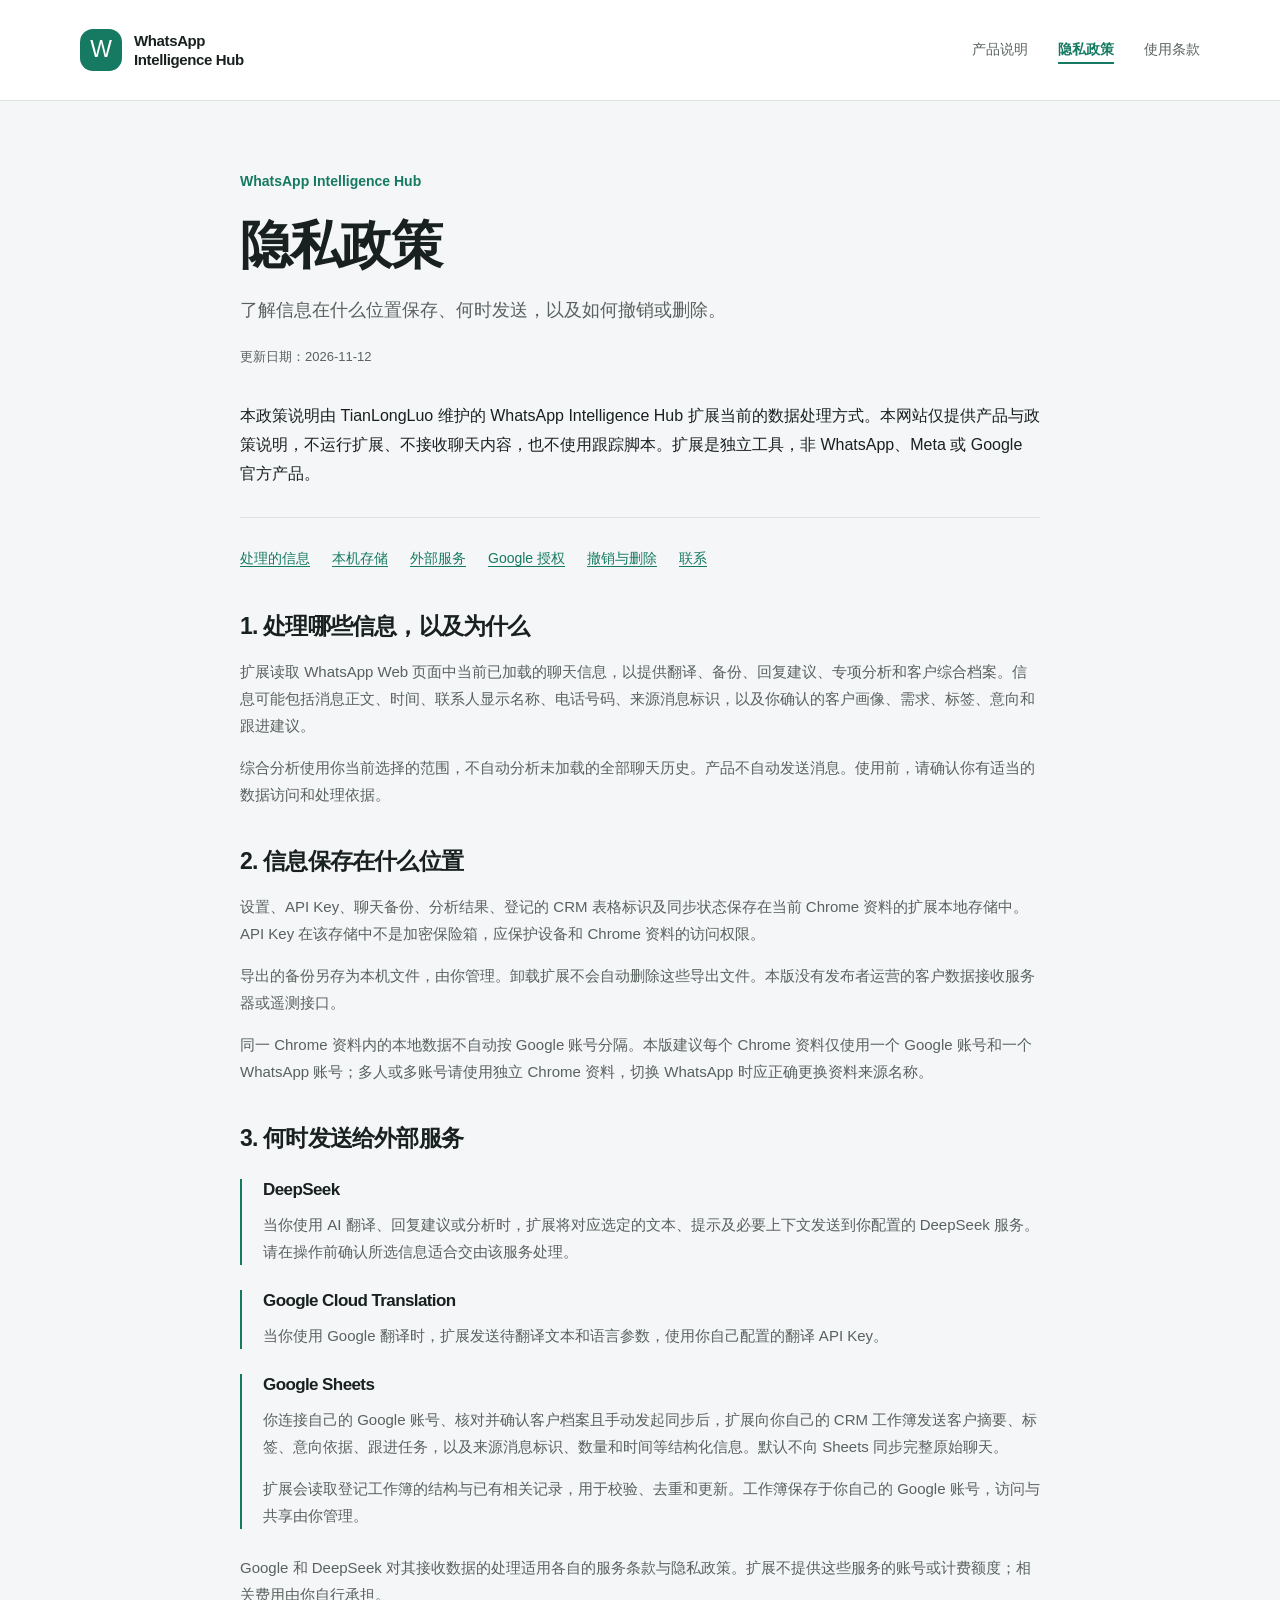
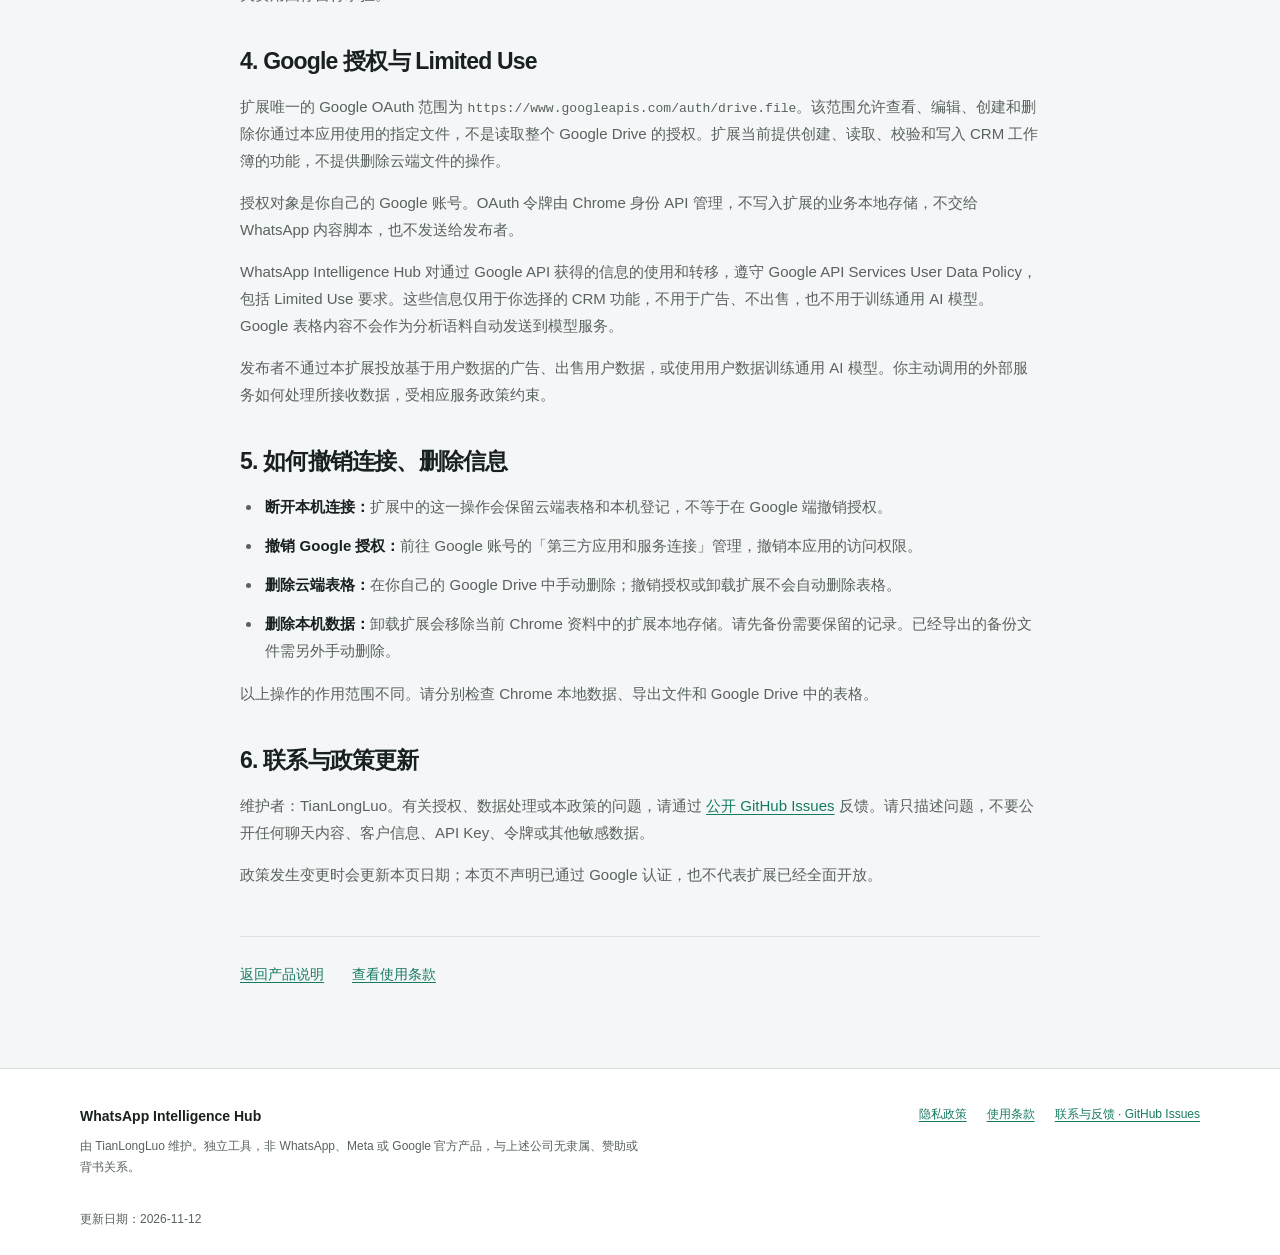
==== privacy.html @ 4558dfed "Publish static product information, privacy policy and usage terms only" ====
<!doctype html>
<html lang="zh-CN">
<head>
  <meta charset="utf-8">
  <meta name="viewport" content="width=device-width, initial-scale=1">
  <meta name="color-scheme" content="light dark">
  <meta http-equiv="Content-Security-Policy" content="default-src 'none'; style-src 'self'; base-uri 'none'; form-action 'none'">
  <title>隐私政策 · WhatsApp Intelligence Hub</title>
  <meta name="description" content="WhatsApp Intelligence Hub 的数据访问、本机存储、外部服务、Google drive.file 授权、Limited Use、撤销与删除说明。">
  <link rel="stylesheet" href="style.css">
</head>
<body>
  <a class="skip-link" href="#main">跳到主要内容</a>
  <header class="site-header">
    <div class="header-inner">
      <a class="brand" href="index.html" aria-label="WhatsApp Intelligence Hub 产品说明首页"><span class="brand-mark" aria-hidden="true">W</span><span>WhatsApp<br>Intelligence Hub</span></a>
      <nav aria-label="主导航"><a href="index.html">产品说明</a><a href="privacy.html" aria-current="page">隐私政策</a><a href="terms.html">使用条款</a></nav>
    </div>
  </header>
  <main id="main" tabindex="-1">
    <article class="policy page-width" aria-labelledby="policy-title">
      <header class="policy-header"><p class="intro-label">WhatsApp Intelligence Hub</p><h1 id="policy-title">隐私政策</h1><p class="policy-lead">了解信息在什么位置保存、何时发送，以及如何撤销或删除。</p><p class="updated">更新日期：<time datetime="2026-11-12">2026-11-12</time></p></header>
      <p class="policy-intro">本政策说明由 TianLongLuo 维护的 WhatsApp Intelligence Hub 扩展当前的数据处理方式。本网站仅提供产品与政策说明，不运行扩展、不接收聊天内容，也不使用跟踪脚本。扩展是独立工具，非 WhatsApp、Meta 或 Google 官方产品。</p>
      <nav class="policy-toc" aria-label="隐私政策目录"><a href="#data">处理的信息</a><a href="#local">本机存储</a><a href="#services">外部服务</a><a href="#google">Google 授权</a><a href="#delete">撤销与删除</a><a href="#contact">联系</a></nav>
      <section id="data"><h2>1. 处理哪些信息，以及为什么</h2><p>扩展读取 WhatsApp Web 页面中当前已加载的聊天信息，以提供翻译、备份、回复建议、专项分析和客户综合档案。信息可能包括消息正文、时间、联系人显示名称、电话号码、来源消息标识，以及你确认的客户画像、需求、标签、意向和跟进建议。</p><p>综合分析使用你当前选择的范围，不自动分析未加载的全部聊天历史。产品不自动发送消息。使用前，请确认你有适当的数据访问和处理依据。</p></section>
      <section id="local"><h2>2. 信息保存在什么位置</h2><p>设置、API Key、聊天备份、分析结果、登记的 CRM 表格标识及同步状态保存在当前 Chrome 资料的扩展本地存储中。API Key 在该存储中不是加密保险箱，应保护设备和 Chrome 资料的访问权限。</p><p>导出的备份另存为本机文件，由你管理。卸载扩展不会自动删除这些导出文件。本版没有发布者运营的客户数据接收服务器或遥测接口。</p><p>同一 Chrome 资料内的本地数据不自动按 Google 账号分隔。本版建议每个 Chrome 资料仅使用一个 Google 账号和一个 WhatsApp 账号；多人或多账号请使用独立 Chrome 资料，切换 WhatsApp 时应正确更换资料来源名称。</p></section>
      <section id="services"><h2>3. 何时发送给外部服务</h2>
        <div class="service-block"><h3>DeepSeek</h3><p>当你使用 AI 翻译、回复建议或分析时，扩展将对应选定的文本、提示及必要上下文发送到你配置的 DeepSeek 服务。请在操作前确认所选信息适合交由该服务处理。</p></div>
        <div class="service-block"><h3>Google Cloud Translation</h3><p>当你使用 Google 翻译时，扩展发送待翻译文本和语言参数，使用你自己配置的翻译 API Key。</p></div>
        <div class="service-block"><h3>Google Sheets</h3><p>你连接自己的 Google 账号、核对并确认客户档案且手动发起同步后，扩展向你自己的 CRM 工作簿发送客户摘要、标签、意向依据、跟进任务，以及来源消息标识、数量和时间等结构化信息。默认不向 Sheets 同步完整原始聊天。</p><p>扩展会读取登记工作簿的结构与已有相关记录，用于校验、去重和更新。工作簿保存于你自己的 Google 账号，访问与共享由你管理。</p></div>
        <p>Google 和 DeepSeek 对其接收数据的处理适用各自的服务条款与隐私政策。扩展不提供这些服务的账号或计费额度；相关费用由你自行承担。</p>
      </section>
      <section id="google"><h2>4. Google 授权与 Limited Use</h2><p>扩展唯一的 Google OAuth 范围为 <code>https://www.googleapis.com/auth/drive.file</code>。该范围允许查看、编辑、创建和删除你通过本应用使用的指定文件，不是读取整个 Google Drive 的授权。扩展当前提供创建、读取、校验和写入 CRM 工作簿的功能，不提供删除云端文件的操作。</p><p>授权对象是你自己的 Google 账号。OAuth 令牌由 Chrome 身份 API 管理，不写入扩展的业务本地存储，不交给 WhatsApp 内容脚本，也不发送给发布者。</p><p>WhatsApp Intelligence Hub 对通过 Google API 获得的信息的使用和转移，遵守 Google API Services User Data Policy，包括 Limited Use 要求。这些信息仅用于你选择的 CRM 功能，不用于广告、不出售，也不用于训练通用 AI 模型。Google 表格内容不会作为分析语料自动发送到模型服务。</p><p>发布者不通过本扩展投放基于用户数据的广告、出售用户数据，或使用用户数据训练通用 AI 模型。你主动调用的外部服务如何处理所接收数据，受相应服务政策约束。</p></section>
      <section id="delete"><h2>5. 如何撤销连接、删除信息</h2><ul><li><strong>断开本机连接：</strong>扩展中的这一操作会保留云端表格和本机登记，不等于在 Google 端撤销授权。</li><li><strong>撤销 Google 授权：</strong>前往 Google 账号的「第三方应用和服务连接」管理，撤销本应用的访问权限。</li><li><strong>删除云端表格：</strong>在你自己的 Google Drive 中手动删除；撤销授权或卸载扩展不会自动删除表格。</li><li><strong>删除本机数据：</strong>卸载扩展会移除当前 Chrome 资料中的扩展本地存储。请先备份需要保留的记录。已经导出的备份文件需另外手动删除。</li></ul><p>以上操作的作用范围不同。请分别检查 Chrome 本地数据、导出文件和 Google Drive 中的表格。</p></section>
      <section id="contact"><h2>6. 联系与政策更新</h2><p>维护者：TianLongLuo。有关授权、数据处理或本政策的问题，请通过 <a href="https://github.com/TianLongLuo/whatsapp-intelligence-hub-site/issues">公开 GitHub Issues</a> 反馈。请只描述问题，不要公开任何聊天内容、客户信息、API Key、令牌或其他敏感数据。</p><p>政策发生变更时会更新本页日期；本页不声明已通过 Google 认证，也不代表扩展已经全面开放。</p></section>
      <div class="policy-end"><a href="index.html">返回产品说明</a><a href="terms.html">查看使用条款</a></div>
    </article>

  </main>
  <footer class="site-footer">
    <div class="footer-inner">
      <div><p class="footer-brand">WhatsApp Intelligence Hub</p><p>由 TianLongLuo 维护。独立工具，非 WhatsApp、Meta 或 Google 官方产品，与上述公司无隶属、赞助或背书关系。</p></div>
      <div class="footer-links"><a href="privacy.html">隐私政策</a><a href="terms.html">使用条款</a><a href="https://github.com/TianLongLuo/whatsapp-intelligence-hub-site/issues">联系与反馈 · GitHub Issues</a></div>
    </div>
    <p class="footer-date">更新日期：<time datetime="2026-11-12">2026-11-12</time></p>
  </footer>
</body>
</html>
---- style.css ----
/* Static policy site. System fonts, no external resources or animation. */
:root {
  color-scheme: light dark;
  --page: #f5f6f7;
  --surface: #ffffff;
  --text: #18211f;
  --muted: #58625e;
  --green: #167a62;
  --green-hover: #10634f;
  --tint: #eaf3ef;
  --line: #dce3df;
  --focus: #116d57;
  --radius: 24px;
  font-family: -apple-system, BlinkMacSystemFont, "Segoe UI", "PingFang SC", "Hiragino Sans GB", "Microsoft YaHei", sans-serif;
  font-size: 16px;
  -webkit-text-size-adjust: 100%;
  text-size-adjust: 100%;
}
* { box-sizing: border-box; }
body { margin: 0; background: var(--page); color: var(--text); line-height: 1.8; }
a { color: var(--green); text-underline-offset: 0.22em; text-decoration-thickness: 1px; }
a:hover { text-decoration-thickness: 2px; }
a:focus-visible, main:focus-visible { outline: 3px solid var(--focus); outline-offset: 5px; border-radius: 4px; }
p, ul, ol { margin: 0 0 1em; }
h1, h2, h3 { margin: 0; line-height: 1.35; letter-spacing: -0.035em; }
code { font-family: ui-monospace, SFMono-Regular, Consolas, monospace; font-size: 0.87em; overflow-wrap: anywhere; }
.page-width { width: min(1120px, calc(100% - 80px)); margin-inline: auto; }
.skip-link { position: absolute; z-index: 10; top: 12px; left: 12px; transform: translateY(-180%); background: var(--surface); padding: 10px 18px; border: 1px solid var(--line); }
.skip-link:focus { transform: none; }
.site-header { background: var(--surface); border-bottom: 1px solid var(--line); }
.header-inner { width: min(1120px, calc(100% - 80px)); min-height: 100px; margin-inline: auto; display: flex; align-items: center; justify-content: space-between; gap: 32px; }
.brand { display: inline-flex; align-items: center; gap: 12px; color: var(--text); font-size: 15px; line-height: 1.3; font-weight: 650; text-decoration: none; letter-spacing: -0.025em; }
.brand-mark { width: 42px; height: 42px; display: grid; place-items: center; background: var(--green); color: white; border-radius: 13px; font-size: 23px; font-weight: 500; }
.site-header nav { display: flex; align-items: center; gap: 30px; font-size: 14px; }
.site-header nav a { color: var(--muted); text-decoration: none; padding: 7px 0; }
.site-header nav a[aria-current="page"] { color: var(--green); font-weight: 650; text-decoration: underline; text-decoration-thickness: 2px; text-underline-offset: 0.55em; }
.site-header nav a:hover { color: var(--green); }
.hero { display: grid; grid-template-columns: 1.08fr 0.92fr; gap: 80px; align-items: center; padding-block: 90px 96px; }
.intro-label { margin-bottom: 24px; color: var(--green); font-size: 14px; font-weight: 600; }
.hero h1 { font-size: clamp(45px, 5.3vw, 68px); font-weight: 700; line-height: 1.2; margin-bottom: 28px; letter-spacing: -0.06em; }
.hero-description { max-width: 39em; color: var(--muted); font-size: 16px; margin-bottom: 16px; }
.hero-actions { margin-top: 30px; display: flex; flex-wrap: wrap; align-items: center; gap: 18px 24px; }
.button { display: inline-flex; justify-content: center; align-items: center; min-height: 46px; padding: 9px 21px; border: 1px solid var(--green); border-radius: 100px; background: var(--green); color: #fff; font-size: 14px; font-weight: 600; line-height: 1.5; text-decoration: none; }
.button:hover { background: var(--green-hover); border-color: var(--green-hover); text-decoration: none; }
.text-link { font-size: 14px; font-weight: 600; }
.workflow { padding: 36px; border: 1px solid var(--line); border-radius: var(--radius); background: var(--surface); }
.workflow h2 { font-size: 21px; margin-bottom: 30px; }
.workflow-list { padding: 0; margin: 0; list-style: none; }
.workflow-list li { display: grid; grid-template-columns: 32px minmax(0, 1fr); column-gap: 16px; padding-bottom: 26px; }
.workflow-list li:last-child { padding-bottom: 22px; }
.step-number { width: 31px; height: 31px; border-radius: 50%; display: grid; place-items: center; font-size: 13px; line-height: 1; background: var(--tint); color: var(--green); font-weight: 650; }
.workflow h3 { font-size: 16px; margin-bottom: 7px; }
.workflow-list p { font-size: 14px; color: var(--muted); line-height: 1.8; margin: 0; }
.workflow-note { border-top: 1px solid var(--line); padding-top: 19px; margin: 0; font-size: 13px; color: var(--green); }
.feature-section { border-top: 1px solid var(--line); padding-block: 55px 62px; }
.section-heading h2, .boundaries h2, .contact-band h2 { font-size: clamp(23px, 2.6vw, 30px); }
.section-heading > p { margin: 10px 0 32px; color: var(--muted); font-size: 15px; }
.features { display: grid; grid-template-columns: repeat(3, minmax(0, 1fr)); gap: 40px; }
.features article { border-top: 2px solid var(--green); padding-top: 18px; }
.features h3 { font-size: 18px; margin-bottom: 10px; }
.features p { font-size: 15px; color: var(--muted); margin: 0; }
.boundaries { display: grid; grid-template-columns: 0.8fr 1.2fr; gap: 90px; border-top: 1px solid var(--line); padding-block: 56px 64px; }
.boundary-copy { color: var(--muted); font-size: 15px; }
.contact-band { background: var(--tint); border-radius: var(--radius); padding: 30px 36px; margin-bottom: 72px; display: flex; align-items: center; justify-content: space-between; gap: 36px; }
.contact-band h2 { font-size: 22px; margin-bottom: 7px; }
.contact-band p { max-width: 42em; color: var(--muted); font-size: 14px; margin: 0; }
.contact-band .button { flex-shrink: 0; }
.button-secondary { background: var(--surface); color: var(--green); }
.button-secondary:hover { color: #fff; }
.site-footer { border-top: 1px solid var(--line); padding: 35px 0 25px; background: var(--surface); }
.footer-inner, .footer-date { width: min(1120px, calc(100% - 80px)); margin-inline: auto; }
.footer-inner { display: flex; justify-content: space-between; gap: 60px; }
.footer-brand { color: var(--text); font-size: 14px; font-weight: 650; margin-bottom: 7px; }
.footer-inner p:not(.footer-brand) { color: var(--muted); font-size: 12px; max-width: 47em; }
.footer-links { display: flex; flex-wrap: wrap; align-content: flex-start; justify-content: flex-end; gap: 8px 20px; font-size: 12px; }
.footer-date { margin-top: 18px; margin-bottom: 0; font-size: 12px; color: var(--muted); }
.policy { max-width: 800px; padding-block: 68px 80px; }
.policy-header { margin-bottom: 34px; }
.policy-header .intro-label { margin-bottom: 16px; }
.policy h1 { font-size: clamp(36px, 4.5vw, 52px); margin-bottom: 14px; }
.policy-lead { font-size: 18px; color: var(--muted); margin-bottom: 18px; }
.updated { font-size: 13px; color: var(--muted); margin: 0; }
.policy-intro { padding-bottom: 28px; border-bottom: 1px solid var(--line); }
.policy p, .policy li { overflow-wrap: anywhere; }
.policy-toc { display: flex; flex-wrap: wrap; gap: 9px 22px; margin: 28px 0 40px; font-size: 14px; }
.policy section { scroll-margin-top: 24px; margin-top: 38px; }
.policy section h2 { font-size: 23px; margin-bottom: 16px; }
.policy section h3 { font-size: 17px; margin-bottom: 9px; }
.policy section p, .policy section li { color: var(--muted); font-size: 15px; }
.policy ul { padding-left: 1.4em; }
.policy li { margin-bottom: 12px; padding-left: 3px; }
.policy strong { color: var(--text); font-weight: 600; }
.service-block { border-left: 2px solid var(--green); padding-left: 21px; margin-block: 25px; }
.service-block p:last-child { margin-bottom: 0; }
.policy-end { display: flex; flex-wrap: wrap; gap: 14px 28px; margin-top: 48px; border-top: 1px solid var(--line); padding-top: 25px; font-size: 14px; }
@media (max-width: 900px) {
  .hero { gap: 36px; padding-block: 64px; }
  .workflow { padding: 28px; }
  .features { gap: 25px; }
  .boundaries { gap: 40px; }
  .contact-band { align-items: flex-start; flex-direction: column; gap: 22px; }
  .footer-inner { flex-direction: column; gap: 12px; }
  .footer-links { justify-content: flex-start; }
}
@media (max-width: 680px) {
  .page-width, .header-inner, .footer-inner, .footer-date { width: calc(100% - 40px); }
  .header-inner { min-height: 0; padding-block: 21px 18px; flex-direction: column; align-items: flex-start; gap: 22px; }
  .site-header nav { gap: 25px; width: 100%; }
  .hero { grid-template-columns: minmax(0, 1fr); padding-block: 44px 48px; gap: 36px; }
  .hero h1 { font-size: 48px; }
  .intro-label { font-size: 13px; margin-bottom: 20px; }
  .hero-description { font-size: 15px; }
  .hero-actions { gap: 18px; }
  .workflow { padding: 25px 23px; border-radius: 20px; }
  .workflow h2 { font-size: 20px; }
  .features { grid-template-columns: minmax(0, 1fr); gap: 29px; }
  .feature-section { padding-block: 38px 44px; }
  .section-heading > p { margin-bottom: 27px; }
  .boundaries { grid-template-columns: minmax(0, 1fr); gap: 22px; padding-block: 38px 44px; }
  .contact-band { width: calc(100% - 40px); padding: 25px 23px; border-radius: 20px; margin-bottom: 44px; }
  .contact-band h2 { font-size: 20px; }
  .site-footer { padding-top: 28px; }
  .policy { padding-block: 42px 50px; }
  .policy-lead { font-size: 16px; }
  .policy section h2 { font-size: 21px; }
  .policy section p, .policy section li { font-size: 15px; }
  .policy-toc { gap: 9px 20px; }
}
@media (prefers-color-scheme: dark) {
  :root { --page: #111815; --surface: #19231e; --text: #edf3ef; --muted: #b1bfb6; --green: #6bd4b1; --green-hover: #8be0c2; --tint: #1b3328; --line: #34453a; --focus: #99e8ce; }
  .brand-mark, .button:not(.button-secondary) { background: #167a62; border-color: #167a62; color: #fff; }
  .button:not(.button-secondary):hover, .button-secondary:hover { background: #10634f; border-color: #10634f; color: #fff; }
}
@media (prefers-reduced-motion: reduce) {
  *, *::before, *::after { animation: none !important; transition: none !important; scroll-behavior: auto !important; }
}
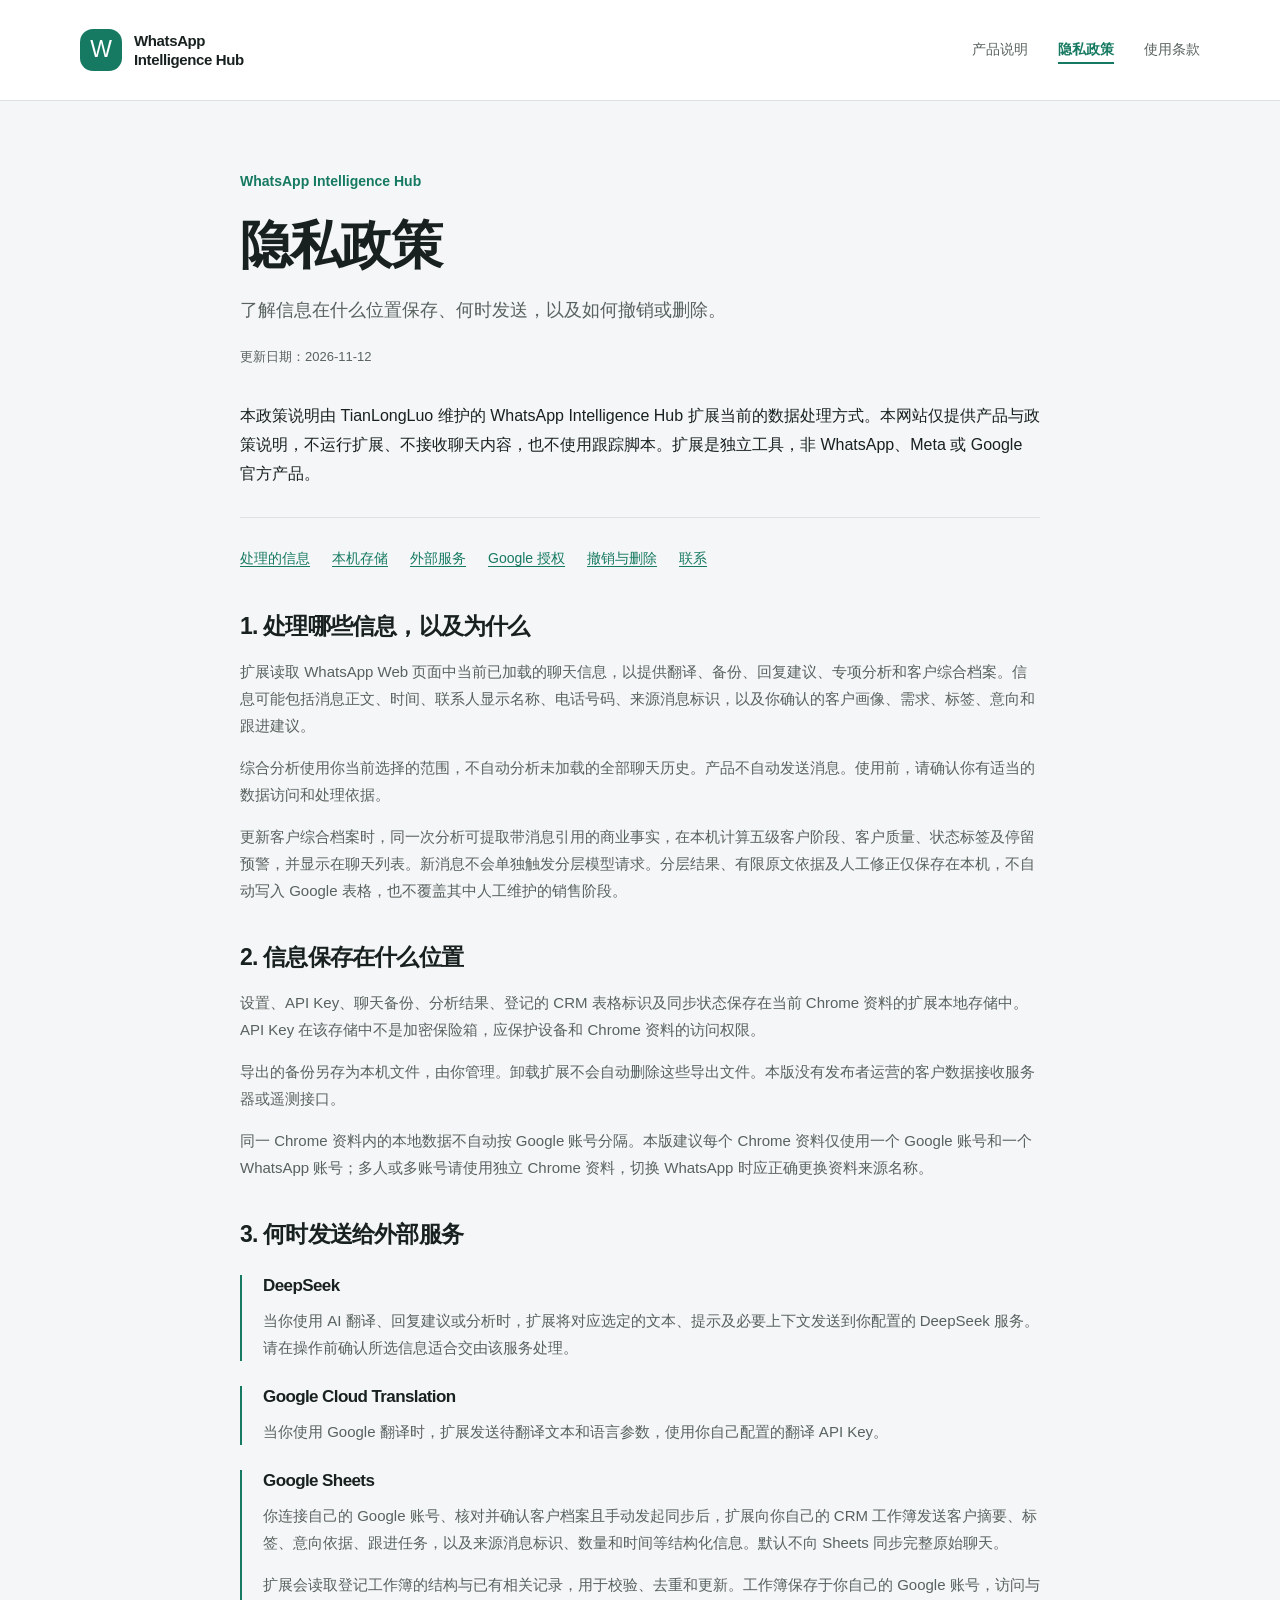
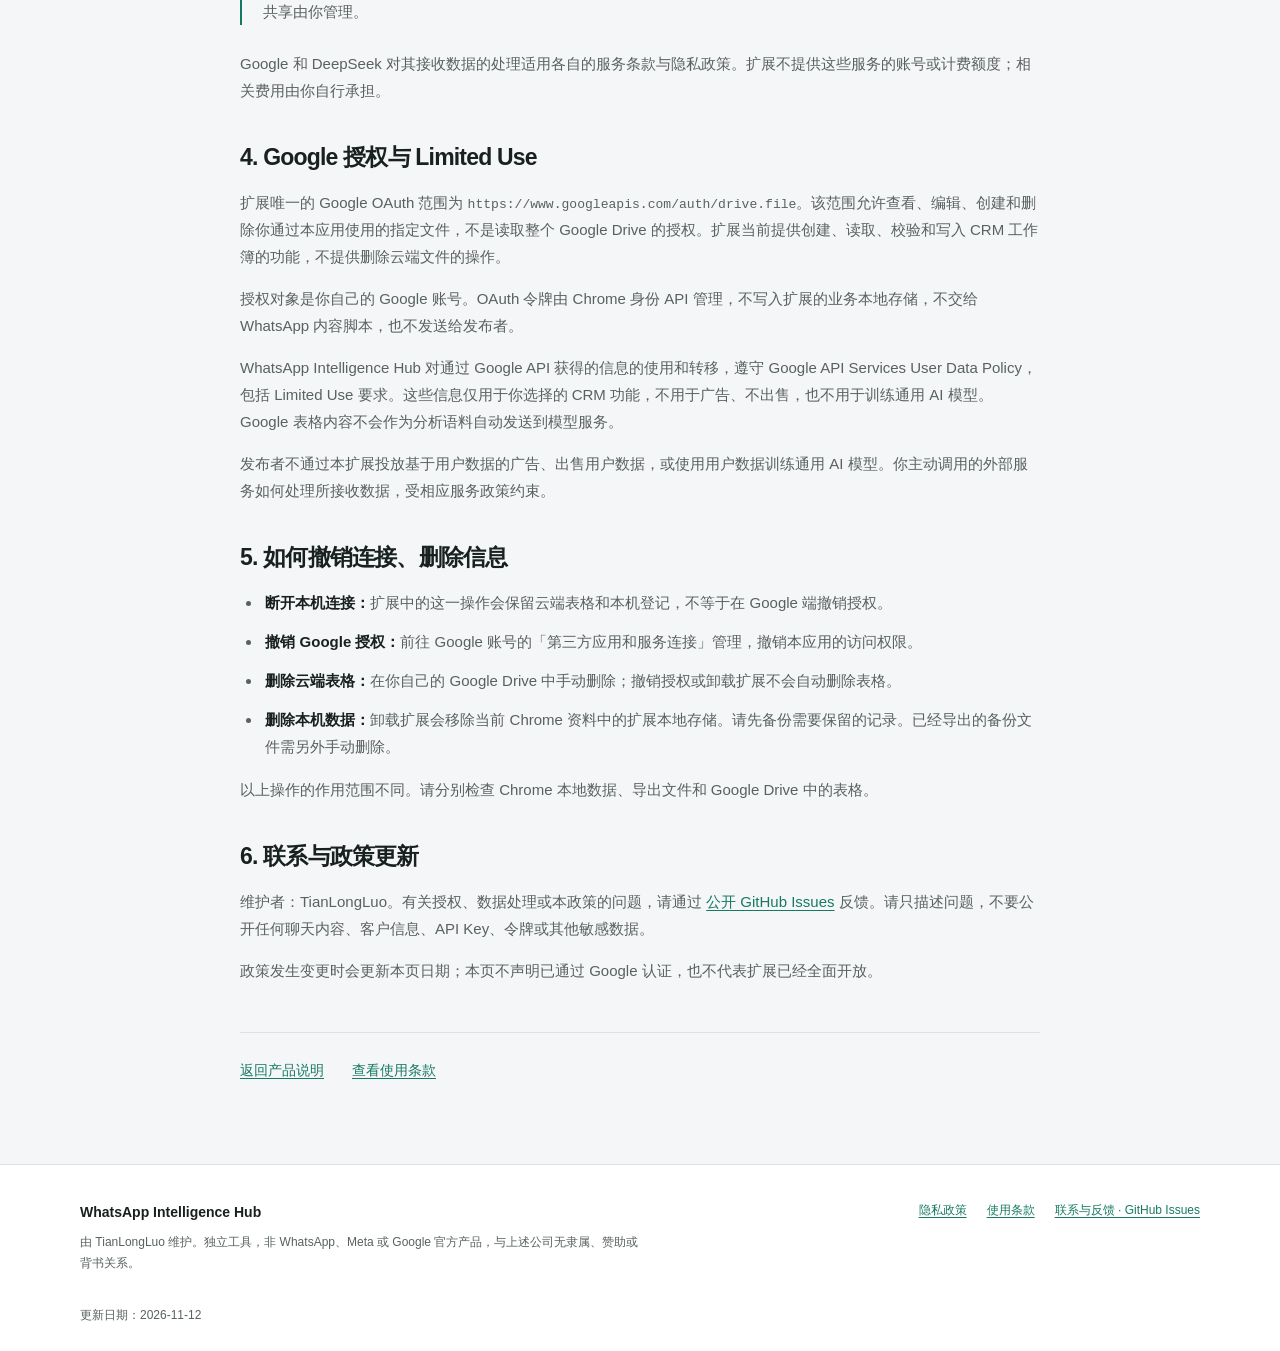
==== commit 39fa257d: "docs: disclose local customer segmentation and evidence controls" ====
--- a/privacy.html
+++ b/privacy.html
@@ -22,7 +22,7 @@
       <header class="policy-header"><p class="intro-label">WhatsApp Intelligence Hub</p><h1 id="policy-title">隐私政策</h1><p class="policy-lead">了解信息在什么位置保存、何时发送，以及如何撤销或删除。</p><p class="updated">更新日期：<time datetime="2026-11-12">2026-11-12</time></p></header>
       <p class="policy-intro">本政策说明由 TianLongLuo 维护的 WhatsApp Intelligence Hub 扩展当前的数据处理方式。本网站仅提供产品与政策说明，不运行扩展、不接收聊天内容，也不使用跟踪脚本。扩展是独立工具，非 WhatsApp、Meta 或 Google 官方产品。</p>
       <nav class="policy-toc" aria-label="隐私政策目录"><a href="#data">处理的信息</a><a href="#local">本机存储</a><a href="#services">外部服务</a><a href="#google">Google 授权</a><a href="#delete">撤销与删除</a><a href="#contact">联系</a></nav>
-      <section id="data"><h2>1. 处理哪些信息，以及为什么</h2><p>扩展读取 WhatsApp Web 页面中当前已加载的聊天信息，以提供翻译、备份、回复建议、专项分析和客户综合档案。信息可能包括消息正文、时间、联系人显示名称、电话号码、来源消息标识，以及你确认的客户画像、需求、标签、意向和跟进建议。</p><p>综合分析使用你当前选择的范围，不自动分析未加载的全部聊天历史。产品不自动发送消息。使用前，请确认你有适当的数据访问和处理依据。</p></section>
+      <section id="data"><h2>1. 处理哪些信息，以及为什么</h2><p>扩展读取 WhatsApp Web 页面中当前已加载的聊天信息，以提供翻译、备份、回复建议、专项分析和客户综合档案。信息可能包括消息正文、时间、联系人显示名称、电话号码、来源消息标识，以及你确认的客户画像、需求、标签、意向和跟进建议。</p><p>综合分析使用你当前选择的范围，不自动分析未加载的全部聊天历史。产品不自动发送消息。使用前，请确认你有适当的数据访问和处理依据。</p><p>更新客户综合档案时，同一次分析可提取带消息引用的商业事实，在本机计算五级客户阶段、客户质量、状态标签及停留预警，并显示在聊天列表。新消息不会单独触发分层模型请求。分层结果、有限原文依据及人工修正仅保存在本机，不自动写入 Google 表格，也不覆盖其中人工维护的销售阶段。</p></section>
       <section id="local"><h2>2. 信息保存在什么位置</h2><p>设置、API Key、聊天备份、分析结果、登记的 CRM 表格标识及同步状态保存在当前 Chrome 资料的扩展本地存储中。API Key 在该存储中不是加密保险箱，应保护设备和 Chrome 资料的访问权限。</p><p>导出的备份另存为本机文件，由你管理。卸载扩展不会自动删除这些导出文件。本版没有发布者运营的客户数据接收服务器或遥测接口。</p><p>同一 Chrome 资料内的本地数据不自动按 Google 账号分隔。本版建议每个 Chrome 资料仅使用一个 Google 账号和一个 WhatsApp 账号；多人或多账号请使用独立 Chrome 资料，切换 WhatsApp 时应正确更换资料来源名称。</p></section>
       <section id="services"><h2>3. 何时发送给外部服务</h2>
         <div class="service-block"><h3>DeepSeek</h3><p>当你使用 AI 翻译、回复建议或分析时，扩展将对应选定的文本、提示及必要上下文发送到你配置的 DeepSeek 服务。请在操作前确认所选信息适合交由该服务处理。</p></div>
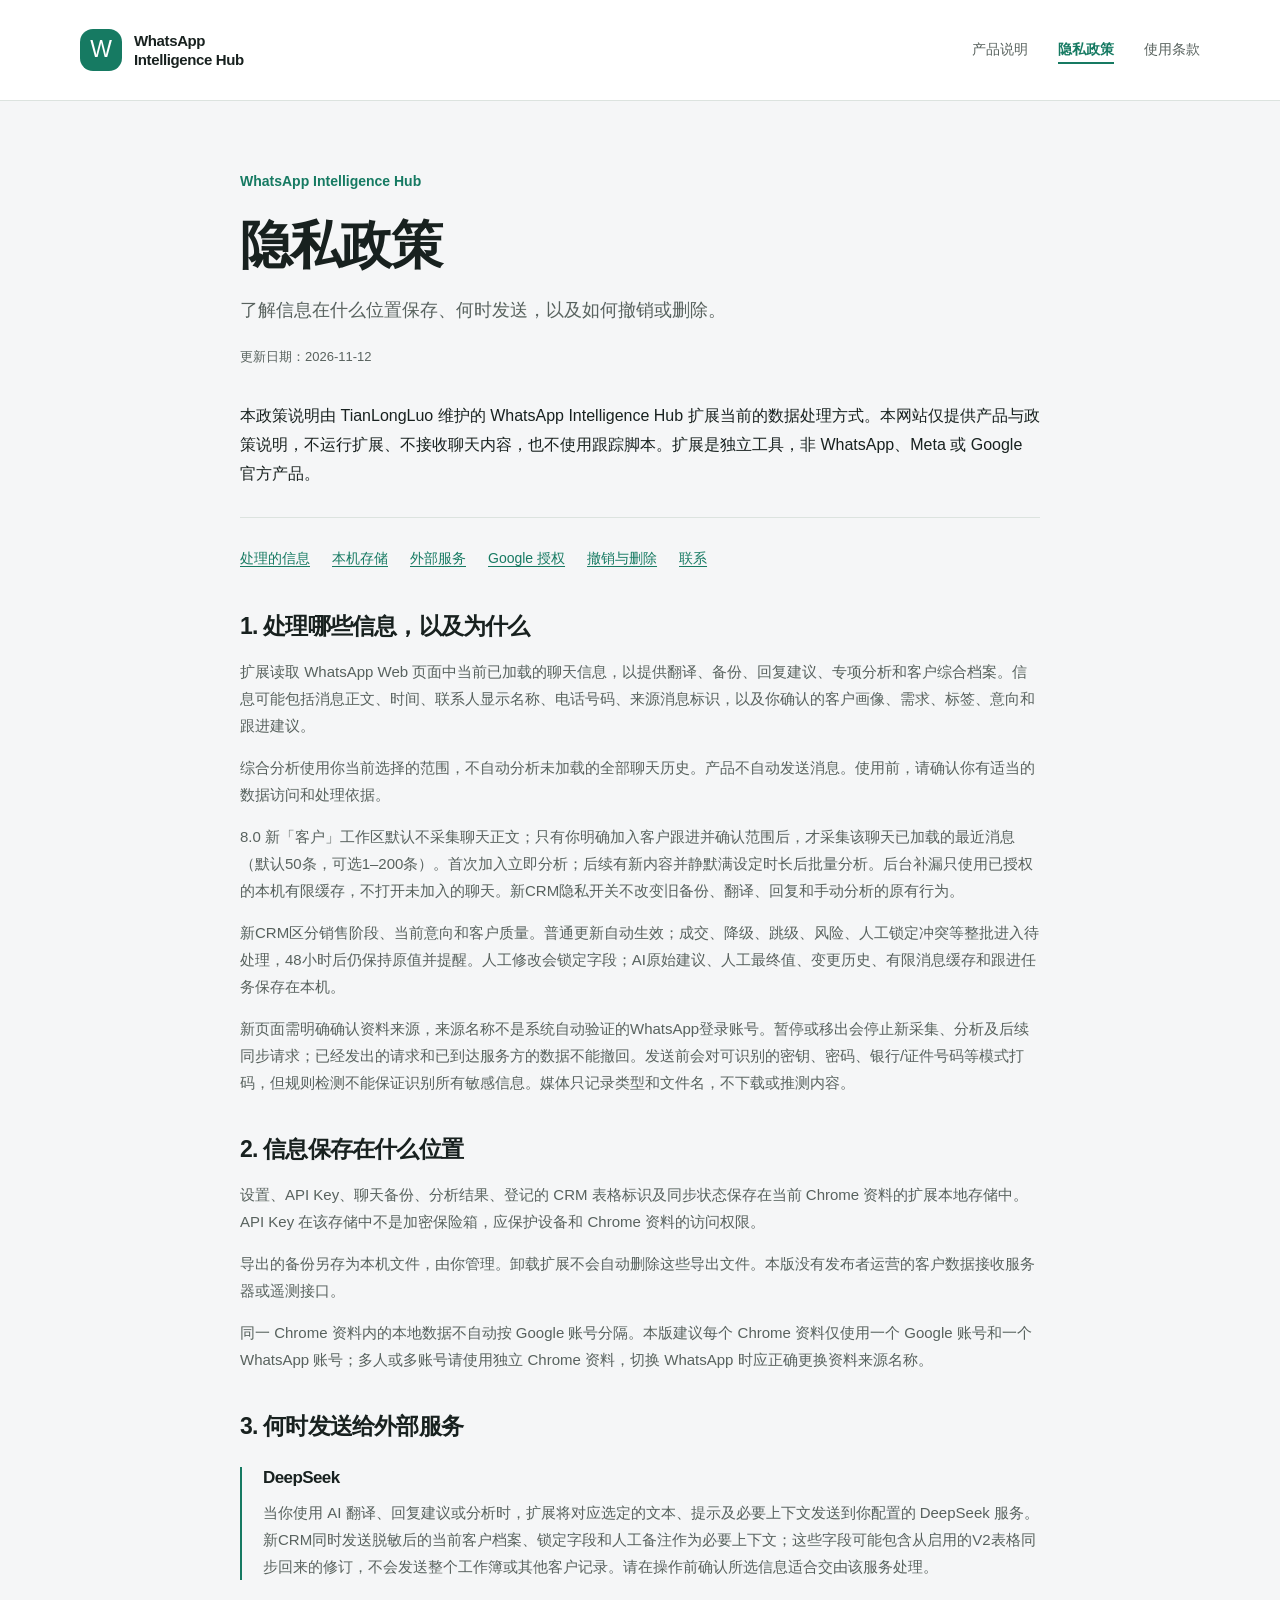
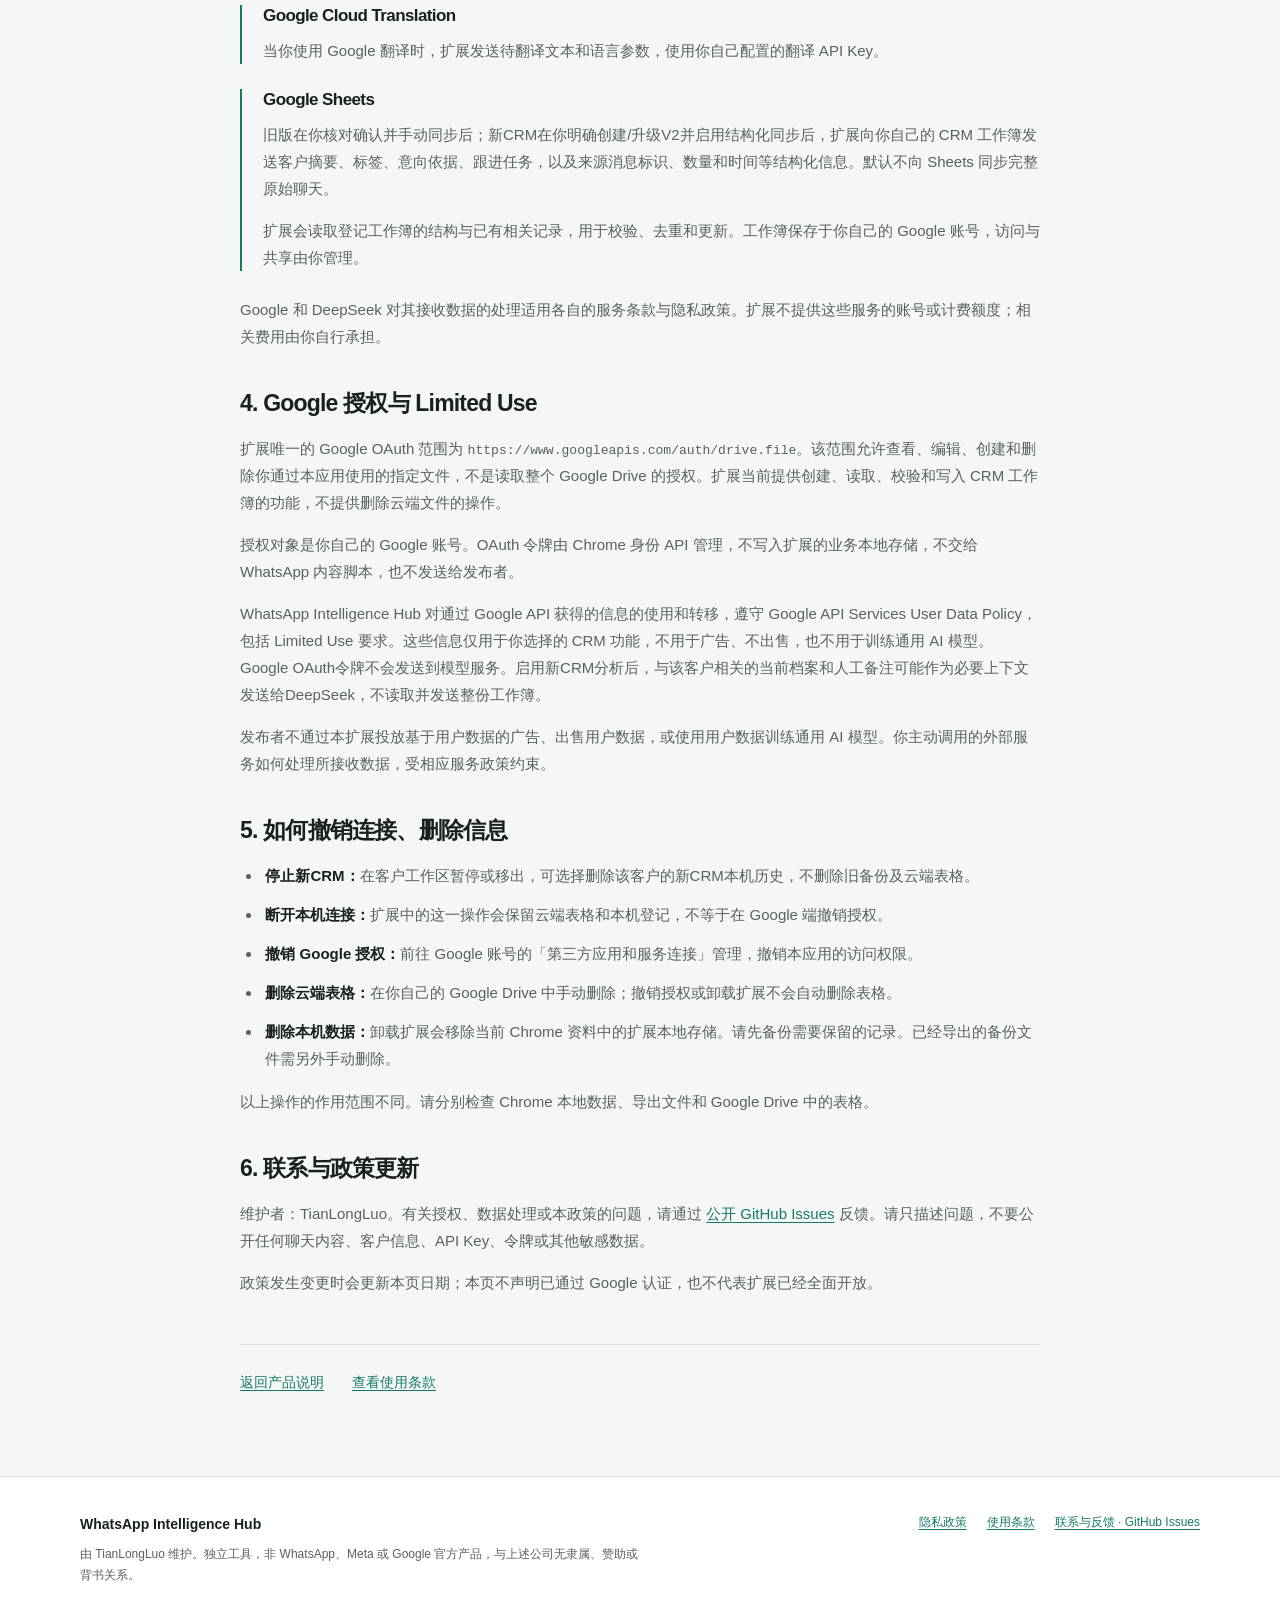
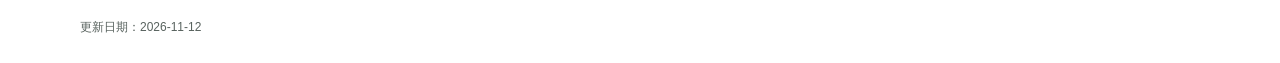
==== commit e8390768: "docs: explain opt-in AutoCRM and V2 data flows" ====
--- a/privacy.html
+++ b/privacy.html
@@ -22,16 +22,16 @@
       <header class="policy-header"><p class="intro-label">WhatsApp Intelligence Hub</p><h1 id="policy-title">隐私政策</h1><p class="policy-lead">了解信息在什么位置保存、何时发送，以及如何撤销或删除。</p><p class="updated">更新日期：<time datetime="2026-11-12">2026-11-12</time></p></header>
       <p class="policy-intro">本政策说明由 TianLongLuo 维护的 WhatsApp Intelligence Hub 扩展当前的数据处理方式。本网站仅提供产品与政策说明，不运行扩展、不接收聊天内容，也不使用跟踪脚本。扩展是独立工具，非 WhatsApp、Meta 或 Google 官方产品。</p>
       <nav class="policy-toc" aria-label="隐私政策目录"><a href="#data">处理的信息</a><a href="#local">本机存储</a><a href="#services">外部服务</a><a href="#google">Google 授权</a><a href="#delete">撤销与删除</a><a href="#contact">联系</a></nav>
-      <section id="data"><h2>1. 处理哪些信息，以及为什么</h2><p>扩展读取 WhatsApp Web 页面中当前已加载的聊天信息，以提供翻译、备份、回复建议、专项分析和客户综合档案。信息可能包括消息正文、时间、联系人显示名称、电话号码、来源消息标识，以及你确认的客户画像、需求、标签、意向和跟进建议。</p><p>综合分析使用你当前选择的范围，不自动分析未加载的全部聊天历史。产品不自动发送消息。使用前，请确认你有适当的数据访问和处理依据。</p><p>更新客户综合档案时，同一次分析可提取带消息引用的商业事实，在本机计算五级客户阶段、客户质量、状态标签及停留预警，并显示在聊天列表。新消息不会单独触发分层模型请求。分层结果、有限原文依据及人工修正仅保存在本机，不自动写入 Google 表格，也不覆盖其中人工维护的销售阶段。</p></section>
+      <section id="data"><h2>1. 处理哪些信息，以及为什么</h2><p>扩展读取 WhatsApp Web 页面中当前已加载的聊天信息，以提供翻译、备份、回复建议、专项分析和客户综合档案。信息可能包括消息正文、时间、联系人显示名称、电话号码、来源消息标识，以及你确认的客户画像、需求、标签、意向和跟进建议。</p><p>综合分析使用你当前选择的范围，不自动分析未加载的全部聊天历史。产品不自动发送消息。使用前，请确认你有适当的数据访问和处理依据。</p><p>8.0 新「客户」工作区默认不采集聊天正文；只有你明确加入客户跟进并确认范围后，才采集该聊天已加载的最近消息（默认50条，可选1–200条）。首次加入立即分析；后续有新内容并静默满设定时长后批量分析。后台补漏只使用已授权的本机有限缓存，不打开未加入的聊天。新CRM隐私开关不改变旧备份、翻译、回复和手动分析的原有行为。</p><p>新CRM区分销售阶段、当前意向和客户质量。普通更新自动生效；成交、降级、跳级、风险、人工锁定冲突等整批进入待处理，48小时后仍保持原值并提醒。人工修改会锁定字段；AI原始建议、人工最终值、变更历史、有限消息缓存和跟进任务保存在本机。</p><p>新页面需明确确认资料来源，来源名称不是系统自动验证的WhatsApp登录账号。暂停或移出会停止新采集、分析及后续同步请求；已经发出的请求和已到达服务方的数据不能撤回。发送前会对可识别的密钥、密码、银行/证件号码等模式打码，但规则检测不能保证识别所有敏感信息。媒体只记录类型和文件名，不下载或推测内容。</p></section>
       <section id="local"><h2>2. 信息保存在什么位置</h2><p>设置、API Key、聊天备份、分析结果、登记的 CRM 表格标识及同步状态保存在当前 Chrome 资料的扩展本地存储中。API Key 在该存储中不是加密保险箱，应保护设备和 Chrome 资料的访问权限。</p><p>导出的备份另存为本机文件，由你管理。卸载扩展不会自动删除这些导出文件。本版没有发布者运营的客户数据接收服务器或遥测接口。</p><p>同一 Chrome 资料内的本地数据不自动按 Google 账号分隔。本版建议每个 Chrome 资料仅使用一个 Google 账号和一个 WhatsApp 账号；多人或多账号请使用独立 Chrome 资料，切换 WhatsApp 时应正确更换资料来源名称。</p></section>
       <section id="services"><h2>3. 何时发送给外部服务</h2>
-        <div class="service-block"><h3>DeepSeek</h3><p>当你使用 AI 翻译、回复建议或分析时，扩展将对应选定的文本、提示及必要上下文发送到你配置的 DeepSeek 服务。请在操作前确认所选信息适合交由该服务处理。</p></div>
+        <div class="service-block"><h3>DeepSeek</h3><p>当你使用 AI 翻译、回复建议或分析时，扩展将对应选定的文本、提示及必要上下文发送到你配置的 DeepSeek 服务。新CRM同时发送脱敏后的当前客户档案、锁定字段和人工备注作为必要上下文；这些字段可能包含从启用的V2表格同步回来的修订，不会发送整个工作簿或其他客户记录。请在操作前确认所选信息适合交由该服务处理。</p></div>
         <div class="service-block"><h3>Google Cloud Translation</h3><p>当你使用 Google 翻译时，扩展发送待翻译文本和语言参数，使用你自己配置的翻译 API Key。</p></div>
-        <div class="service-block"><h3>Google Sheets</h3><p>你连接自己的 Google 账号、核对并确认客户档案且手动发起同步后，扩展向你自己的 CRM 工作簿发送客户摘要、标签、意向依据、跟进任务，以及来源消息标识、数量和时间等结构化信息。默认不向 Sheets 同步完整原始聊天。</p><p>扩展会读取登记工作簿的结构与已有相关记录，用于校验、去重和更新。工作簿保存于你自己的 Google 账号，访问与共享由你管理。</p></div>
+        <div class="service-block"><h3>Google Sheets</h3><p>旧版在你核对确认并手动同步后；新CRM在你明确创建/升级V2并启用结构化同步后，扩展向你自己的 CRM 工作簿发送客户摘要、标签、意向依据、跟进任务，以及来源消息标识、数量和时间等结构化信息。默认不向 Sheets 同步完整原始聊天。</p><p>扩展会读取登记工作簿的结构与已有相关记录，用于校验、去重和更新。工作簿保存于你自己的 Google 账号，访问与共享由你管理。</p></div>
         <p>Google 和 DeepSeek 对其接收数据的处理适用各自的服务条款与隐私政策。扩展不提供这些服务的账号或计费额度；相关费用由你自行承担。</p>
       </section>
-      <section id="google"><h2>4. Google 授权与 Limited Use</h2><p>扩展唯一的 Google OAuth 范围为 <code>https://www.googleapis.com/auth/drive.file</code>。该范围允许查看、编辑、创建和删除你通过本应用使用的指定文件，不是读取整个 Google Drive 的授权。扩展当前提供创建、读取、校验和写入 CRM 工作簿的功能，不提供删除云端文件的操作。</p><p>授权对象是你自己的 Google 账号。OAuth 令牌由 Chrome 身份 API 管理，不写入扩展的业务本地存储，不交给 WhatsApp 内容脚本，也不发送给发布者。</p><p>WhatsApp Intelligence Hub 对通过 Google API 获得的信息的使用和转移，遵守 Google API Services User Data Policy，包括 Limited Use 要求。这些信息仅用于你选择的 CRM 功能，不用于广告、不出售，也不用于训练通用 AI 模型。Google 表格内容不会作为分析语料自动发送到模型服务。</p><p>发布者不通过本扩展投放基于用户数据的广告、出售用户数据，或使用用户数据训练通用 AI 模型。你主动调用的外部服务如何处理所接收数据，受相应服务政策约束。</p></section>
-      <section id="delete"><h2>5. 如何撤销连接、删除信息</h2><ul><li><strong>断开本机连接：</strong>扩展中的这一操作会保留云端表格和本机登记，不等于在 Google 端撤销授权。</li><li><strong>撤销 Google 授权：</strong>前往 Google 账号的「第三方应用和服务连接」管理，撤销本应用的访问权限。</li><li><strong>删除云端表格：</strong>在你自己的 Google Drive 中手动删除；撤销授权或卸载扩展不会自动删除表格。</li><li><strong>删除本机数据：</strong>卸载扩展会移除当前 Chrome 资料中的扩展本地存储。请先备份需要保留的记录。已经导出的备份文件需另外手动删除。</li></ul><p>以上操作的作用范围不同。请分别检查 Chrome 本地数据、导出文件和 Google Drive 中的表格。</p></section>
+      <section id="google"><h2>4. Google 授权与 Limited Use</h2><p>扩展唯一的 Google OAuth 范围为 <code>https://www.googleapis.com/auth/drive.file</code>。该范围允许查看、编辑、创建和删除你通过本应用使用的指定文件，不是读取整个 Google Drive 的授权。扩展当前提供创建、读取、校验和写入 CRM 工作簿的功能，不提供删除云端文件的操作。</p><p>授权对象是你自己的 Google 账号。OAuth 令牌由 Chrome 身份 API 管理，不写入扩展的业务本地存储，不交给 WhatsApp 内容脚本，也不发送给发布者。</p><p>WhatsApp Intelligence Hub 对通过 Google API 获得的信息的使用和转移，遵守 Google API Services User Data Policy，包括 Limited Use 要求。这些信息仅用于你选择的 CRM 功能，不用于广告、不出售，也不用于训练通用 AI 模型。Google OAuth令牌不会发送到模型服务。启用新CRM分析后，与该客户相关的当前档案和人工备注可能作为必要上下文发送给DeepSeek，不读取并发送整份工作簿。</p><p>发布者不通过本扩展投放基于用户数据的广告、出售用户数据，或使用用户数据训练通用 AI 模型。你主动调用的外部服务如何处理所接收数据，受相应服务政策约束。</p></section>
+      <section id="delete"><h2>5. 如何撤销连接、删除信息</h2><ul><li><strong>停止新CRM：</strong>在客户工作区暂停或移出，可选择删除该客户的新CRM本机历史，不删除旧备份及云端表格。</li><li><strong>断开本机连接：</strong>扩展中的这一操作会保留云端表格和本机登记，不等于在 Google 端撤销授权。</li><li><strong>撤销 Google 授权：</strong>前往 Google 账号的「第三方应用和服务连接」管理，撤销本应用的访问权限。</li><li><strong>删除云端表格：</strong>在你自己的 Google Drive 中手动删除；撤销授权或卸载扩展不会自动删除表格。</li><li><strong>删除本机数据：</strong>卸载扩展会移除当前 Chrome 资料中的扩展本地存储。请先备份需要保留的记录。已经导出的备份文件需另外手动删除。</li></ul><p>以上操作的作用范围不同。请分别检查 Chrome 本地数据、导出文件和 Google Drive 中的表格。</p></section>
       <section id="contact"><h2>6. 联系与政策更新</h2><p>维护者：TianLongLuo。有关授权、数据处理或本政策的问题，请通过 <a href="https://github.com/TianLongLuo/whatsapp-intelligence-hub-site/issues">公开 GitHub Issues</a> 反馈。请只描述问题，不要公开任何聊天内容、客户信息、API Key、令牌或其他敏感数据。</p><p>政策发生变更时会更新本页日期；本页不声明已通过 Google 认证，也不代表扩展已经全面开放。</p></section>
       <div class="policy-end"><a href="index.html">返回产品说明</a><a href="terms.html">查看使用条款</a></div>
     </article>
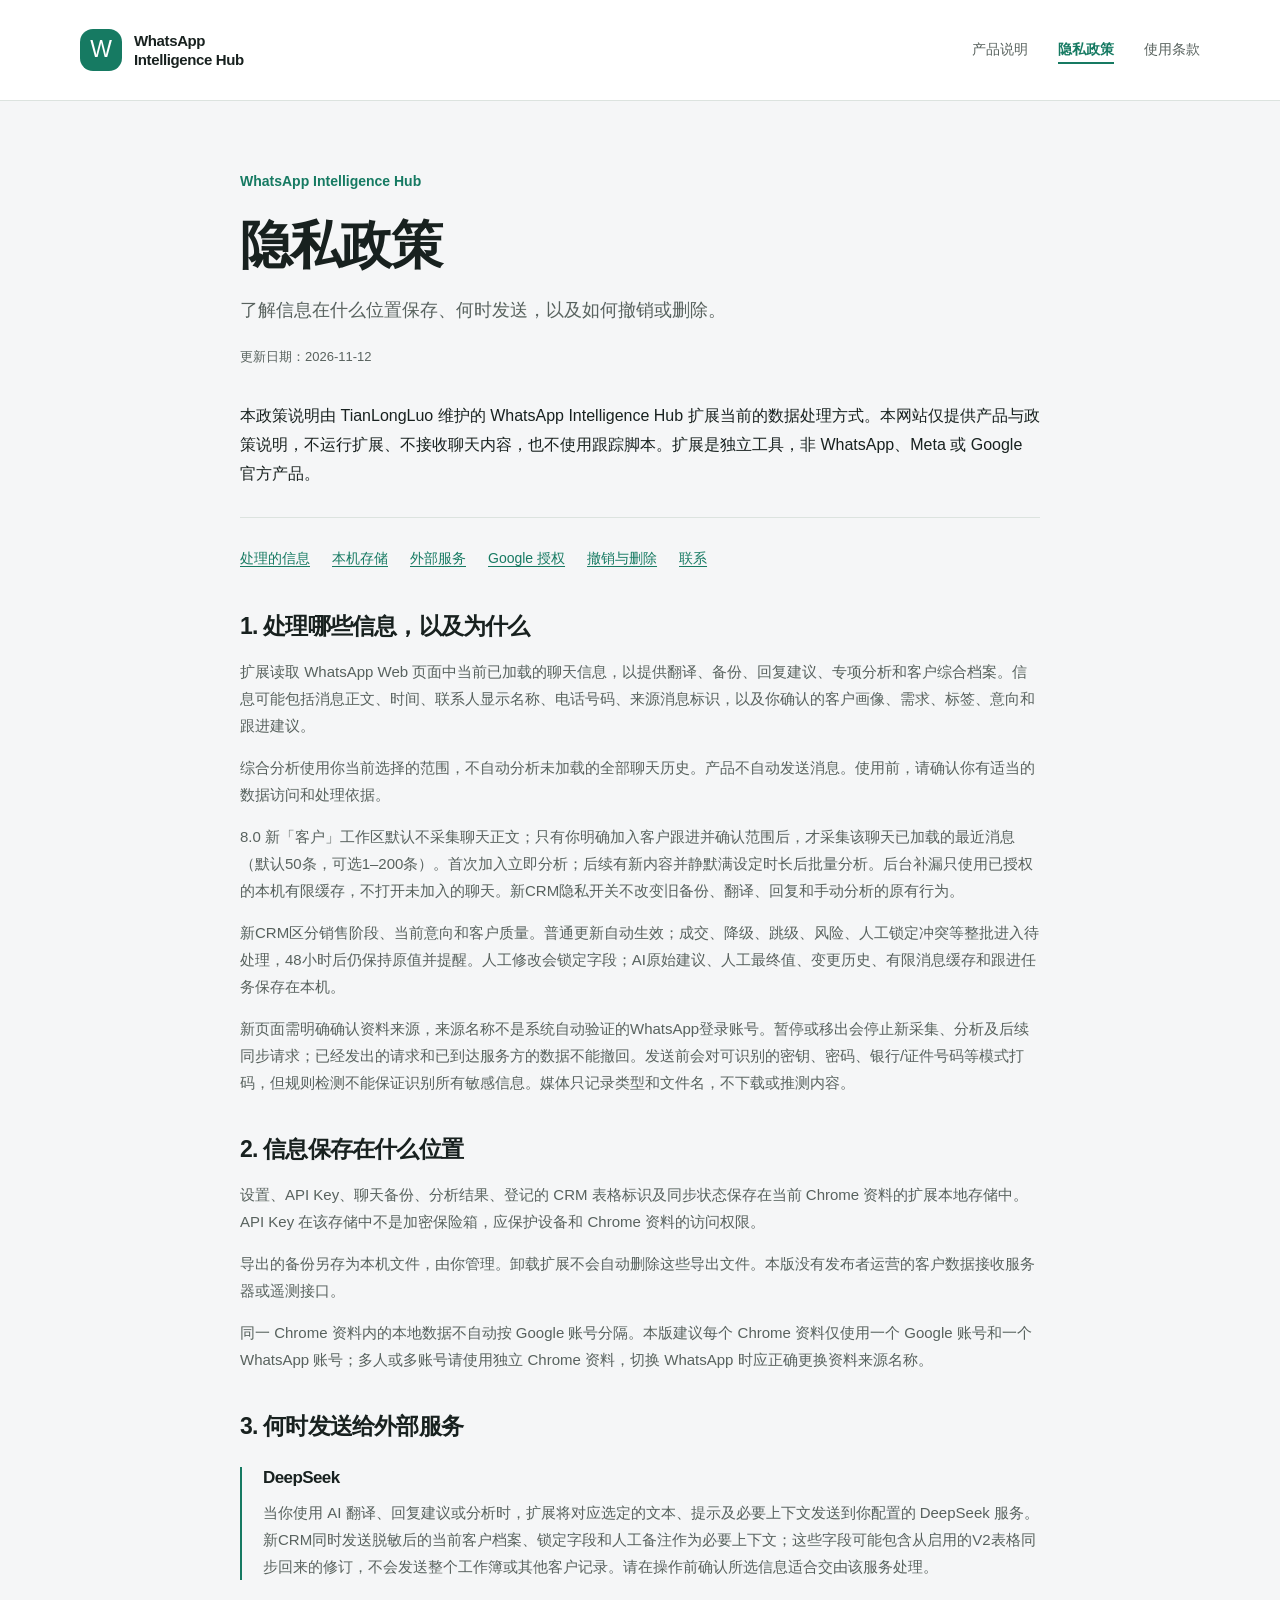
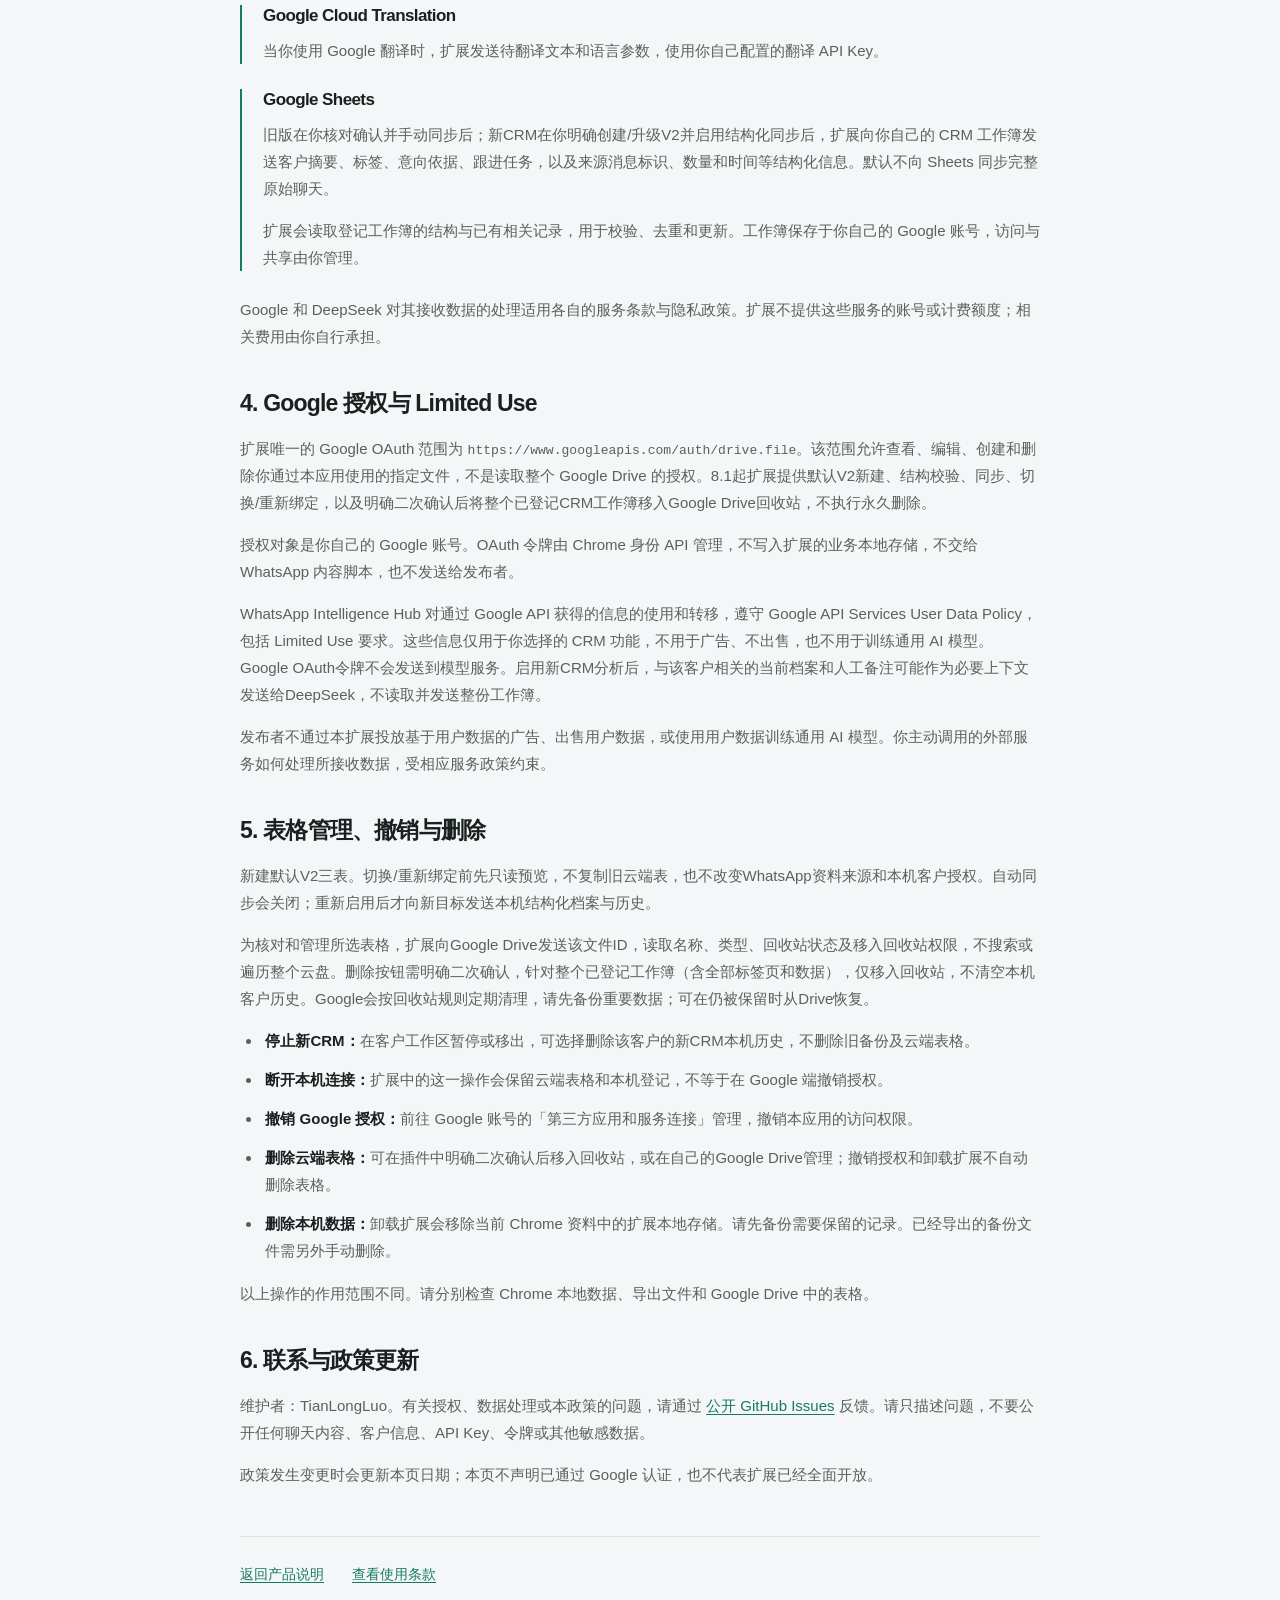
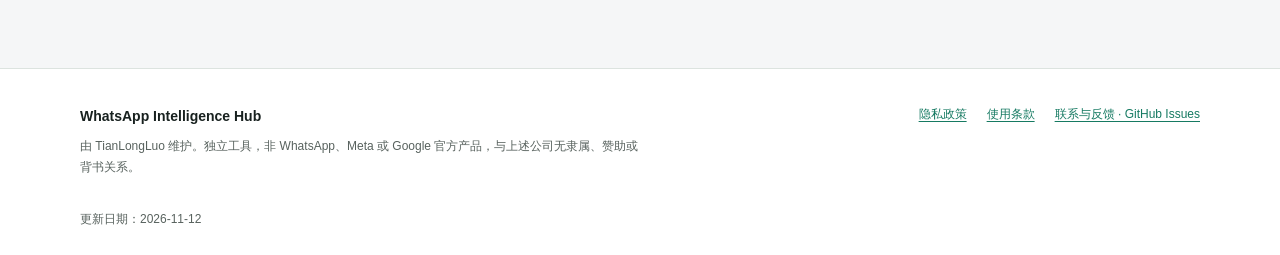
==== commit e8c47b8b: "docs: describe V2 workbook management and reversible trash" ====
--- a/privacy.html
+++ b/privacy.html
@@ -30,8 +30,8 @@
         <div class="service-block"><h3>Google Sheets</h3><p>旧版在你核对确认并手动同步后；新CRM在你明确创建/升级V2并启用结构化同步后，扩展向你自己的 CRM 工作簿发送客户摘要、标签、意向依据、跟进任务，以及来源消息标识、数量和时间等结构化信息。默认不向 Sheets 同步完整原始聊天。</p><p>扩展会读取登记工作簿的结构与已有相关记录，用于校验、去重和更新。工作簿保存于你自己的 Google 账号，访问与共享由你管理。</p></div>
         <p>Google 和 DeepSeek 对其接收数据的处理适用各自的服务条款与隐私政策。扩展不提供这些服务的账号或计费额度；相关费用由你自行承担。</p>
       </section>
-      <section id="google"><h2>4. Google 授权与 Limited Use</h2><p>扩展唯一的 Google OAuth 范围为 <code>https://www.googleapis.com/auth/drive.file</code>。该范围允许查看、编辑、创建和删除你通过本应用使用的指定文件，不是读取整个 Google Drive 的授权。扩展当前提供创建、读取、校验和写入 CRM 工作簿的功能，不提供删除云端文件的操作。</p><p>授权对象是你自己的 Google 账号。OAuth 令牌由 Chrome 身份 API 管理，不写入扩展的业务本地存储，不交给 WhatsApp 内容脚本，也不发送给发布者。</p><p>WhatsApp Intelligence Hub 对通过 Google API 获得的信息的使用和转移，遵守 Google API Services User Data Policy，包括 Limited Use 要求。这些信息仅用于你选择的 CRM 功能，不用于广告、不出售，也不用于训练通用 AI 模型。Google OAuth令牌不会发送到模型服务。启用新CRM分析后，与该客户相关的当前档案和人工备注可能作为必要上下文发送给DeepSeek，不读取并发送整份工作簿。</p><p>发布者不通过本扩展投放基于用户数据的广告、出售用户数据，或使用用户数据训练通用 AI 模型。你主动调用的外部服务如何处理所接收数据，受相应服务政策约束。</p></section>
-      <section id="delete"><h2>5. 如何撤销连接、删除信息</h2><ul><li><strong>停止新CRM：</strong>在客户工作区暂停或移出，可选择删除该客户的新CRM本机历史，不删除旧备份及云端表格。</li><li><strong>断开本机连接：</strong>扩展中的这一操作会保留云端表格和本机登记，不等于在 Google 端撤销授权。</li><li><strong>撤销 Google 授权：</strong>前往 Google 账号的「第三方应用和服务连接」管理，撤销本应用的访问权限。</li><li><strong>删除云端表格：</strong>在你自己的 Google Drive 中手动删除；撤销授权或卸载扩展不会自动删除表格。</li><li><strong>删除本机数据：</strong>卸载扩展会移除当前 Chrome 资料中的扩展本地存储。请先备份需要保留的记录。已经导出的备份文件需另外手动删除。</li></ul><p>以上操作的作用范围不同。请分别检查 Chrome 本地数据、导出文件和 Google Drive 中的表格。</p></section>
+      <section id="google"><h2>4. Google 授权与 Limited Use</h2><p>扩展唯一的 Google OAuth 范围为 <code>https://www.googleapis.com/auth/drive.file</code>。该范围允许查看、编辑、创建和删除你通过本应用使用的指定文件，不是读取整个 Google Drive 的授权。8.1起扩展提供默认V2新建、结构校验、同步、切换/重新绑定，以及明确二次确认后将整个已登记CRM工作簿移入Google Drive回收站，不执行永久删除。</p><p>授权对象是你自己的 Google 账号。OAuth 令牌由 Chrome 身份 API 管理，不写入扩展的业务本地存储，不交给 WhatsApp 内容脚本，也不发送给发布者。</p><p>WhatsApp Intelligence Hub 对通过 Google API 获得的信息的使用和转移，遵守 Google API Services User Data Policy，包括 Limited Use 要求。这些信息仅用于你选择的 CRM 功能，不用于广告、不出售，也不用于训练通用 AI 模型。Google OAuth令牌不会发送到模型服务。启用新CRM分析后，与该客户相关的当前档案和人工备注可能作为必要上下文发送给DeepSeek，不读取并发送整份工作簿。</p><p>发布者不通过本扩展投放基于用户数据的广告、出售用户数据，或使用用户数据训练通用 AI 模型。你主动调用的外部服务如何处理所接收数据，受相应服务政策约束。</p></section>
+      <section id="delete"><h2>5. 表格管理、撤销与删除</h2><p>新建默认V2三表。切换/重新绑定前先只读预览，不复制旧云端表，也不改变WhatsApp资料来源和本机客户授权。自动同步会关闭；重新启用后才向新目标发送本机结构化档案与历史。</p><p>为核对和管理所选表格，扩展向Google Drive发送该文件ID，读取名称、类型、回收站状态及移入回收站权限，不搜索或遍历整个云盘。删除按钮需明确二次确认，针对整个已登记工作簿（含全部标签页和数据），仅移入回收站，不清空本机客户历史。Google会按回收站规则定期清理，请先备份重要数据；可在仍被保留时从Drive恢复。</p><ul><li><strong>停止新CRM：</strong>在客户工作区暂停或移出，可选择删除该客户的新CRM本机历史，不删除旧备份及云端表格。</li><li><strong>断开本机连接：</strong>扩展中的这一操作会保留云端表格和本机登记，不等于在 Google 端撤销授权。</li><li><strong>撤销 Google 授权：</strong>前往 Google 账号的「第三方应用和服务连接」管理，撤销本应用的访问权限。</li><li><strong>删除云端表格：</strong>可在插件中明确二次确认后移入回收站，或在自己的Google Drive管理；撤销授权和卸载扩展不自动删除表格。</li><li><strong>删除本机数据：</strong>卸载扩展会移除当前 Chrome 资料中的扩展本地存储。请先备份需要保留的记录。已经导出的备份文件需另外手动删除。</li></ul><p>以上操作的作用范围不同。请分别检查 Chrome 本地数据、导出文件和 Google Drive 中的表格。</p></section>
       <section id="contact"><h2>6. 联系与政策更新</h2><p>维护者：TianLongLuo。有关授权、数据处理或本政策的问题，请通过 <a href="https://github.com/TianLongLuo/whatsapp-intelligence-hub-site/issues">公开 GitHub Issues</a> 反馈。请只描述问题，不要公开任何聊天内容、客户信息、API Key、令牌或其他敏感数据。</p><p>政策发生变更时会更新本页日期；本页不声明已通过 Google 认证，也不代表扩展已经全面开放。</p></section>
       <div class="policy-end"><a href="index.html">返回产品说明</a><a href="terms.html">查看使用条款</a></div>
     </article>
